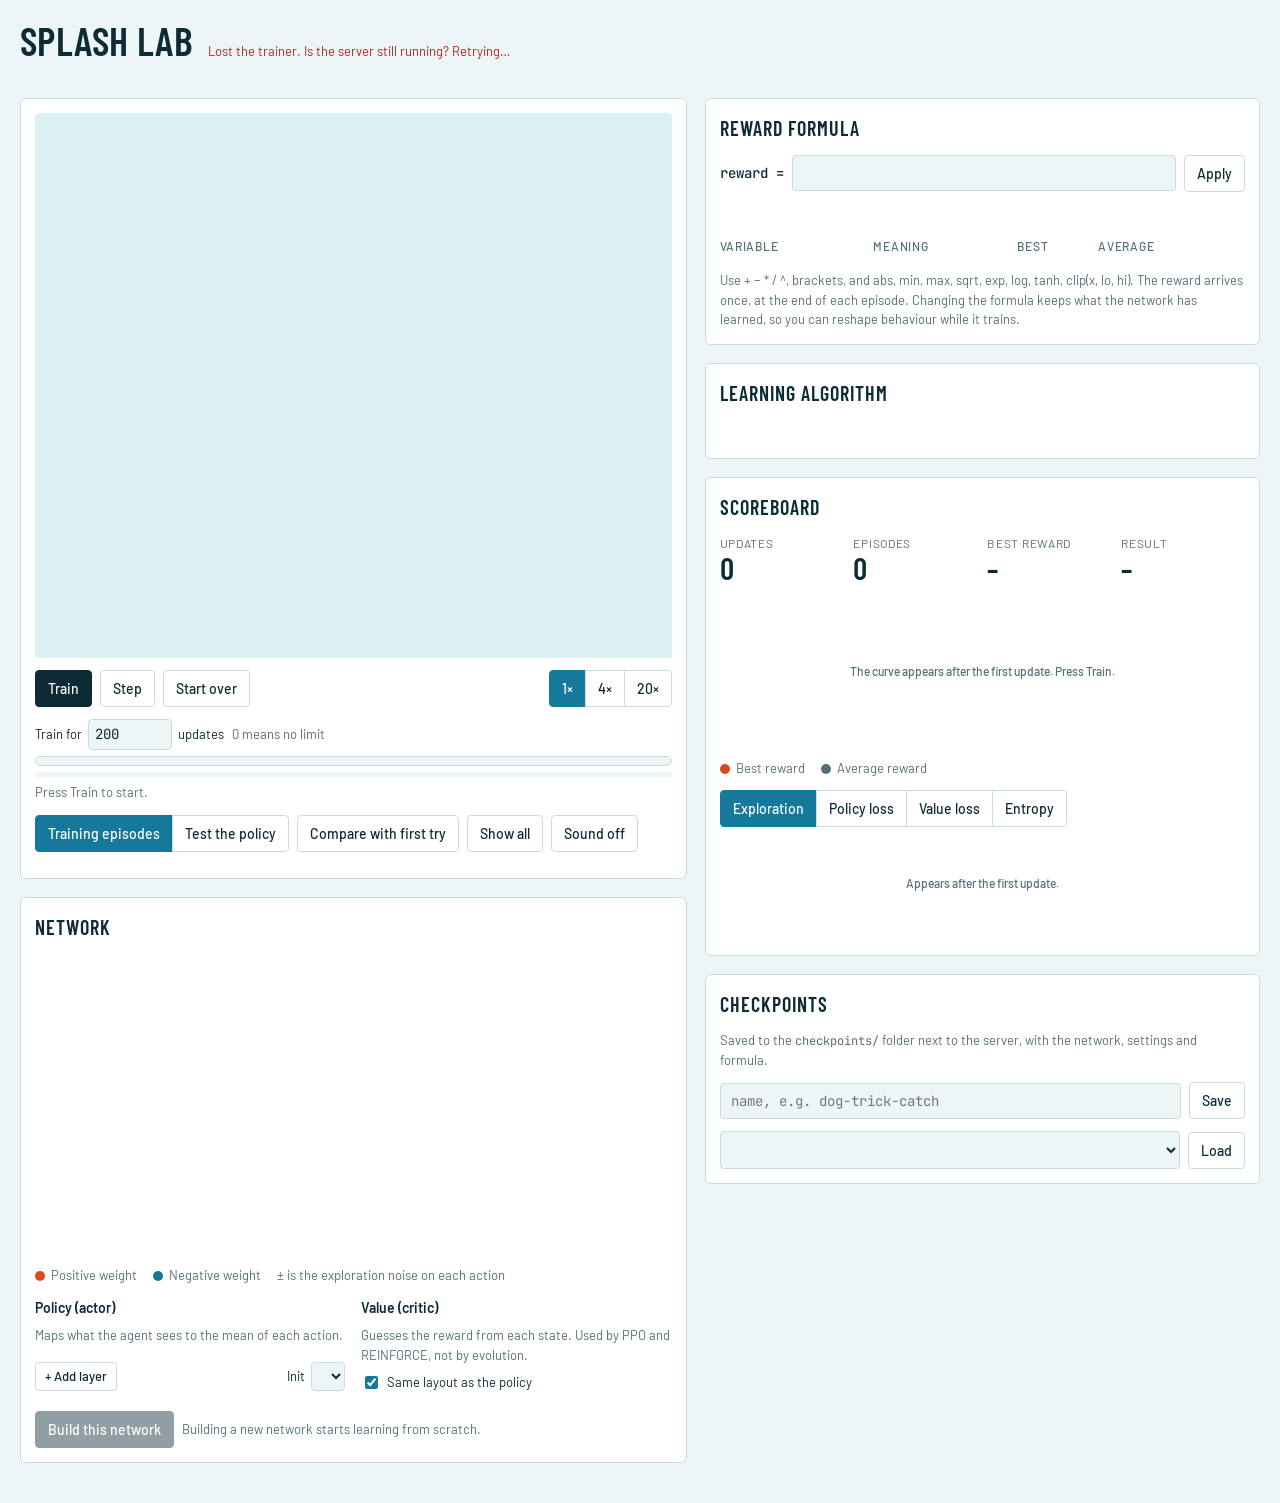
==== frontend/index.html @ 4da41b52 "Initial commit: RL playground" ====
<!doctype html>
<html lang="en">
<head>
<meta charset="utf-8">
<meta name="viewport" content="width=device-width,initial-scale=1">
<title>Splash Lab</title>
<link rel="icon" href="data:image/svg+xml,<svg xmlns='http://www.w3.org/2000/svg' viewBox='0 0 32 32'><circle cx='16' cy='18' r='11' fill='%233FB1CC'/><circle cx='16' cy='18' r='5' fill='%23D9481F'/></svg>">
<link rel="stylesheet" href="https://fonts.googleapis.com/css2?family=Barlow+Condensed:wght@500;600&family=Barlow:wght@400;500;600&family=JetBrains+Mono:wght@400;500&display=swap">
<link rel="stylesheet" href="style.css">
</head>
<body>
<div class="wrap">
  <header>
    <div class="titlebar">
      <h1>Splash Lab</h1>
      <span id="conn" class="conn" role="status">Connecting to the trainer…</span>
    </div>
    <div class="seg" role="group" aria-label="Game" id="games"></div>
    <p class="lede" id="lede"></p>
  </header>

  <div class="grid">
    <div class="col">
      <section class="panel">
        <div id="stageWrap">
          <canvas id="stage" role="img" aria-label="3D view of the game"></canvas>
          <canvas id="flat" role="img" aria-label="Top view of the sandwich being made" hidden></canvas>
          <div class="tag" hidden></div><div class="tag" hidden></div><div class="tag" hidden></div>
          <div id="caption" class="caption"></div>
          <p id="nogl" hidden>The 3D view needs WebGL, which this browser has turned off.</p>
        </div>
        <div class="row">
          <button id="train" class="primary">Train</button>
          <button id="step" title="Run one learning update">Step</button>
          <button id="reset" title="Throw away what the network learned and start from random weights">Start over</button>
          <span class="spacer"></span>
          <div class="seg" role="group" aria-label="Speed">
            <button data-speed="1" aria-pressed="true">1×</button>
            <button data-speed="4" aria-pressed="false">4×</button>
            <button data-speed="20" aria-pressed="false">20×</button>
          </div>
        </div>
        <div class="progress">
          <div class="row">
            <label class="inline">Train for <input type="number" id="goal" min="0" step="50" aria-describedby="goalHint"> updates</label>
            <span class="hint" id="goalHint">0 means no limit</span>
            <span class="spacer"></span>
            <span class="hint" id="eta"></span>
          </div>
          <div class="bar" id="goalBar" role="progressbar" aria-label="Progress towards the goal" aria-valuemin="0" aria-valuemax="100"><i></i></div>
          <div class="bar thin" id="updBar" role="progressbar" aria-label="Progress inside the current update" aria-valuemin="0" aria-valuemax="100"><i></i></div>
          <p class="hint" id="updText">Press Train to start.</p>
        </div>
        <div class="row">
          <div class="seg" role="group" aria-label="What to watch">
            <button data-view="train" aria-pressed="true" title="Episodes from the latest update, with exploration noise">Training episodes</button>
            <button data-view="eval" aria-pressed="false" title="Fresh episodes with the noise turned off: what the network has really learned">Test the policy</button>
          </div>
          <button id="cmp" aria-pressed="false">Compare with first try</button>
          <button id="all" aria-pressed="false">Show all</button>
          <button id="snd" aria-pressed="false">Sound off</button>
        </div>
        <div class="key">
          <span id="sndHint"></span>
          <span id="firstKey" hidden><i class="dot" style="background:var(--muted)"></i>The ghost is the best try from the first update</span>
          <span id="ghostKey" hidden><i class="dot" style="background:var(--muted)"></i>Other episodes shown as ghosts</span>
        </div>
      </section>

      <section class="panel">
        <div class="row head">
          <h2>Network</h2>
          <span class="spacer"></span>
          <span class="hint" id="params"></span>
        </div>
        <canvas id="net" role="img" aria-label="Diagram of the policy network and its weights"></canvas>
        <div class="key">
          <span><i class="dot" style="background:var(--accent)"></i>Positive weight</span>
          <span><i class="dot" style="background:var(--deep)"></i>Negative weight</span>
          <span>± is the exploration noise on each action</span>
        </div>
        <div class="netcols">
          <div>
            <h3>Policy (actor)</h3>
            <p class="hint">Maps what the agent sees to the mean of each action.</p>
            <div id="polLayers" class="layers"></div>
            <div class="row">
              <button class="small" id="polAdd">+ Add layer</button>
              <span class="spacer"></span>
              <label class="inline">Init
                <select id="init"></select>
              </label>
            </div>
            <div class="row" id="netPresets"></div>
          </div>
          <div>
            <h3>Value (critic)</h3>
            <p class="hint">Guesses the reward from each state. Used by PPO and REINFORCE, not by evolution.</p>
            <label class="inline"><input type="checkbox" id="valSame" checked> Same layout as the policy</label>
            <div id="valBox" hidden>
              <div id="valLayers" class="layers"></div>
              <button class="small" id="valAdd">+ Add layer</button>
            </div>
          </div>
        </div>
        <div class="row">
          <button id="build" class="primary" disabled>Build this network</button>
          <span class="hint" id="buildHint">Building a new network starts learning from scratch.</span>
        </div>
      </section>
    </div>

    <div class="col">
      <section class="panel">
        <h2>Reward formula</h2>
        <div class="formula">
          <label for="formula">reward =</label>
          <input id="formula" type="text" spellcheck="false" autocomplete="off">
          <button id="apply">Apply</button>
        </div>
        <p id="err" role="alert"></p>
        <div class="row" id="presets"></div>
        <table>
          <thead><tr><th>Variable</th><th>Meaning</th><th>Best</th><th>Average</th></tr></thead>
          <tbody id="vars"></tbody>
        </table>
        <p class="hint">Use + − * / ^, brackets, and abs, min, max, sqrt, exp, log, tanh, clip(x, lo, hi). The reward arrives once, at the end of each episode. Changing the formula keeps what the network has learned, so you can reshape behaviour while it trains.</p>
      </section>

      <section class="panel">
        <h2>Learning algorithm</h2>
        <div class="seg" role="group" aria-label="Algorithm" id="algos"></div>
        <p class="hint" id="algoHint"></p>
        <div id="hp" class="hp"></div>
      </section>

      <section class="panel">
        <h2>Scoreboard</h2>
        <div class="score">
          <div><span>Updates</span><b id="sIter">0</b></div>
          <div><span>Episodes</span><b id="sEps">0</b></div>
          <div><span>Best reward</span><b id="sBest">–</b></div>
          <div><span id="sStatL">Result</span><b id="sStat">–</b></div>
        </div>
        <canvas id="curve" role="img" aria-label="Best and average reward per update"></canvas>
        <div class="key">
          <span><i class="dot" style="background:var(--accent)"></i>Best reward</span>
          <span><i class="dot" style="background:var(--muted)"></i>Average reward</span>
        </div>
        <div class="row">
          <div class="seg" role="group" aria-label="Learning signal" id="sigs">
            <button data-sig="std" aria-pressed="true">Exploration</button>
            <button data-sig="pl" aria-pressed="false">Policy loss</button>
            <button data-sig="vl" aria-pressed="false">Value loss</button>
            <button data-sig="ent" aria-pressed="false">Entropy</button>
          </div>
        </div>
        <canvas id="sig" role="img" aria-label="Chosen learning signal per update"></canvas>
        <p class="hint" id="speedNote"></p>
      </section>

      <section class="panel">
        <h2>Checkpoints</h2>
        <p class="hint">Saved to the <code>checkpoints/</code> folder next to the server, with the network, settings and formula.</p>
        <div class="formula">
          <input id="ckName" type="text" placeholder="name, e.g. dog-trick-catch" spellcheck="false" autocomplete="off" aria-label="Checkpoint name">
          <button id="save">Save</button>
        </div>
        <div class="formula">
          <select id="ckList" aria-label="Saved checkpoints"></select>
          <button id="load">Load</button>
        </div>
      </section>
    </div>
  </div>
</div>
<div id="toast" class="toast" role="alert" hidden></div>
<script type="module" src="app.js"></script>
</body>
</html>
---- frontend/style.css ----
/* Layout: poolside scoreboard. Stage and network on the left; reward, algorithm and scores on the right. One column on narrow screens. */
:root{
  --bg:#EDF5F6; --panel:#FFFFFF; --ink:#0D2B35; --muted:#557079; --line:#C9DCE0;
  --sky:#DDF0F4; --water:#3FB1CC; --deep:#14799A; --board:#C99A4B; --deck:#B9C9CC; --accent:#D9481F; --bad:#B3261E; --drop:#0B5F80; --grass:#6FA85A; --dough:#F2DDA8; --wall:#CFE0E3;
  --display:"Barlow Condensed","Arial Narrow","Roboto Condensed",sans-serif; --body:"Barlow",system-ui,sans-serif; --mono:"JetBrains Mono",ui-monospace,Menlo,monospace;
  color-scheme:light;
}
@media (prefers-color-scheme: dark){ :root:not([data-theme="light"]){
  --bg:#071C24; --panel:#0D2A34; --ink:#E3F2F5; --muted:#8FB0B9; --line:#1E4450;
  --sky:#0C2E3A; --water:#1C8FAD; --deep:#3AA3C8; --board:#D4A85C; --deck:#24424B; --accent:#FF7A4F; --bad:#FF8A80; --drop:#CFF3FF; --grass:#2F6B3A; --dough:#E8D29C; --wall:#16353F; color-scheme:dark } }
:root[data-theme="dark"]{
  --bg:#071C24; --panel:#0D2A34; --ink:#E3F2F5; --muted:#8FB0B9; --line:#1E4450;
  --sky:#0C2E3A; --water:#1C8FAD; --deep:#3AA3C8; --board:#D4A85C; --deck:#24424B; --accent:#FF7A4F; --bad:#FF8A80; --drop:#CFF3FF; --grass:#2F6B3A; --dough:#E8D29C; --wall:#16353F; color-scheme:dark }
*{box-sizing:border-box}
[hidden]{display:none!important}
body{margin:0;background:var(--bg);color:var(--ink);font-family:var(--body);font-size:15px;line-height:1.5;padding:20px 16px 40px}
.wrap{max-width:1240px;margin:0 auto;display:flex;flex-direction:column;gap:18px}
.titlebar{display:flex;align-items:baseline;gap:16px;flex-wrap:wrap}
h1{font-family:var(--display);font-weight:600;font-size:40px;line-height:1;margin:0;letter-spacing:.01em;text-transform:uppercase}
h2{font-family:var(--display);font-weight:600;font-size:20px;margin:0;text-transform:uppercase;letter-spacing:.05em}
h3{font-size:14px;font-weight:600;margin:0}
header .seg{margin-top:10px}
.lede{margin:8px 0 0;color:var(--muted);max-width:70ch}
.conn{font-size:13px;color:var(--muted)}
.conn.bad{color:var(--bad)}
.grid{display:grid;grid-template-columns:minmax(0,1.2fr) minmax(0,1fr);gap:18px;align-items:start}
@media (max-width:900px){.grid{grid-template-columns:minmax(0,1fr)}}
.col{display:flex;flex-direction:column;gap:18px;min-width:0}
.panel{background:var(--panel);border:1px solid var(--line);border-radius:6px;padding:14px;display:flex;flex-direction:column;gap:12px;min-width:0}
canvas{display:block;width:100%;border-radius:4px}
#stageWrap{position:relative;overflow:hidden;border-radius:4px;background:var(--sky)}
#stage,#flat{aspect-ratio:105/90}
.tag{position:absolute;left:0;top:0;font:500 13px var(--body);color:var(--ink);background:color-mix(in srgb,var(--panel) 82%,transparent);padding:1px 7px;border-radius:3px;white-space:nowrap;pointer-events:none}
.caption{position:absolute;right:8px;bottom:8px;font:500 12px var(--body);color:var(--ink);background:color-mix(in srgb,var(--panel) 85%,transparent);padding:2px 8px;border-radius:3px;pointer-events:none;max-width:calc(100% - 16px);text-align:right}
.caption:empty{display:none}
#nogl{padding:24px;color:var(--muted)}
#curve{height:150px}
#sig{height:90px}
#net{height:300px}
.row{display:flex;flex-wrap:wrap;gap:8px;align-items:center}
.row.head{gap:12px}
.spacer{flex:1}
button,select,input{font:inherit}
button{font-weight:500;font-size:14px;color:var(--ink);background:transparent;border:1px solid var(--line);border-radius:4px;padding:7px 12px;cursor:pointer}
button:hover:not(:disabled){border-color:var(--muted)}
button:disabled{opacity:.45;cursor:default}
button.small{padding:4px 9px;font-size:13px}
button:focus-visible,input:focus-visible,select:focus-visible{outline:2px solid var(--accent);outline-offset:2px}
button.primary{background:var(--ink);color:var(--panel);border-color:var(--ink)}
button.primary.on{background:var(--accent);border-color:var(--accent);color:#fff}
button[aria-pressed="true"]{background:var(--deep);border-color:var(--deep);color:#fff}
.seg{display:flex;flex-wrap:wrap}
.seg button{border-radius:0;margin-left:-1px}
.seg button:first-child{border-radius:4px 0 0 4px;margin-left:0}
.seg button:last-child{border-radius:0 4px 4px 0}
.key{color:var(--muted);font-size:13px;display:flex;flex-wrap:wrap;gap:4px 16px}
.dot{display:inline-block;width:10px;height:10px;border-radius:50%;margin-right:6px;vertical-align:-1px}
.formula{display:flex;gap:8px;align-items:center}
.formula label{font:500 14px var(--mono);white-space:nowrap}
.formula input,.formula select{flex:1;min-width:0;font:400 14px var(--mono);color:var(--ink);background:var(--bg);border:1px solid var(--line);border-radius:4px;padding:8px 10px}
select,input[type=number]{color:var(--ink);background:var(--bg);border:1px solid var(--line);border-radius:4px;padding:4px 6px;font-size:14px}
input[type=number]{width:84px;font-family:var(--mono)}
input[type=checkbox]{accent-color:var(--deep)}
#err{color:var(--bad);font-size:13px;min-height:1.2em;margin:-6px 0 0}
.hint{color:var(--muted);font-size:13px;margin:0}
code{font-family:var(--mono);font-size:12px}
table{width:100%;border-collapse:collapse;font-size:14px}
th{text-align:left;font-weight:500;color:var(--muted);font-size:12px;text-transform:uppercase;letter-spacing:.06em;padding:0 0 4px}
td{padding:5px 0;border-top:1px solid var(--line);vertical-align:top}
td:first-child{font-family:var(--mono);font-size:13px;padding-right:10px;white-space:nowrap}
td.n,th.n{text-align:right;font-variant-numeric:tabular-nums;white-space:nowrap;padding-left:10px}
.score{display:grid;grid-template-columns:repeat(4,minmax(0,1fr));gap:10px}
@media (max-width:480px){.score{grid-template-columns:repeat(2,minmax(0,1fr))}}
.score div{display:flex;flex-direction:column;min-width:0}
.score span{font-size:12px;color:var(--muted);text-transform:uppercase;letter-spacing:.06em}
.score b{font:600 30px/1.1 var(--display);font-variant-numeric:tabular-nums;overflow:hidden;text-overflow:ellipsis;white-space:nowrap}
.netcols{display:grid;grid-template-columns:minmax(0,1fr) minmax(0,1fr);gap:16px}
@media (max-width:620px){.netcols{grid-template-columns:minmax(0,1fr)}}
.netcols>div{display:flex;flex-direction:column;gap:8px;min-width:0}
.layers{display:flex;flex-direction:column;gap:6px}
.layer{display:flex;gap:6px;align-items:center;font-size:13px;min-width:0}
.layer input[type=number]{width:64px}
.layer select{min-width:0;flex:1;max-width:120px}
.layer .rm{margin-left:auto}
.layer .ix{font-family:var(--mono);color:var(--muted);width:1.6em}
.layer button{padding:2px 8px}
.layer .io{color:var(--muted);font-family:var(--mono)}
label.inline{display:inline-flex;gap:6px;align-items:center;font-size:13px;color:var(--ink)}
.hp{display:grid;grid-template-columns:minmax(0,1fr) auto;gap:8px 12px;align-items:center}
.hp label{font-size:14px}
.hp label small{display:block;color:var(--muted);font-size:12px;line-height:1.3}
.progress{display:flex;flex-direction:column;gap:6px}
.bar{height:10px;border-radius:5px;background:var(--bg);border:1px solid var(--line);overflow:hidden}
.bar i{display:block;height:100%;width:0;background:var(--accent);transition:width .2s ease-out}
.bar.thin{height:5px;border:0}
.bar.thin i{background:var(--deep);transition:width .08s linear}
.bar.done i{background:var(--grass)}
.toast{position:fixed;left:50%;bottom:20px;transform:translateX(-50%);background:var(--ink);color:var(--panel);padding:8px 14px;border-radius:4px;font-size:14px;max-width:calc(100% - 32px);z-index:5}
.toast.bad{background:var(--bad);color:#fff}
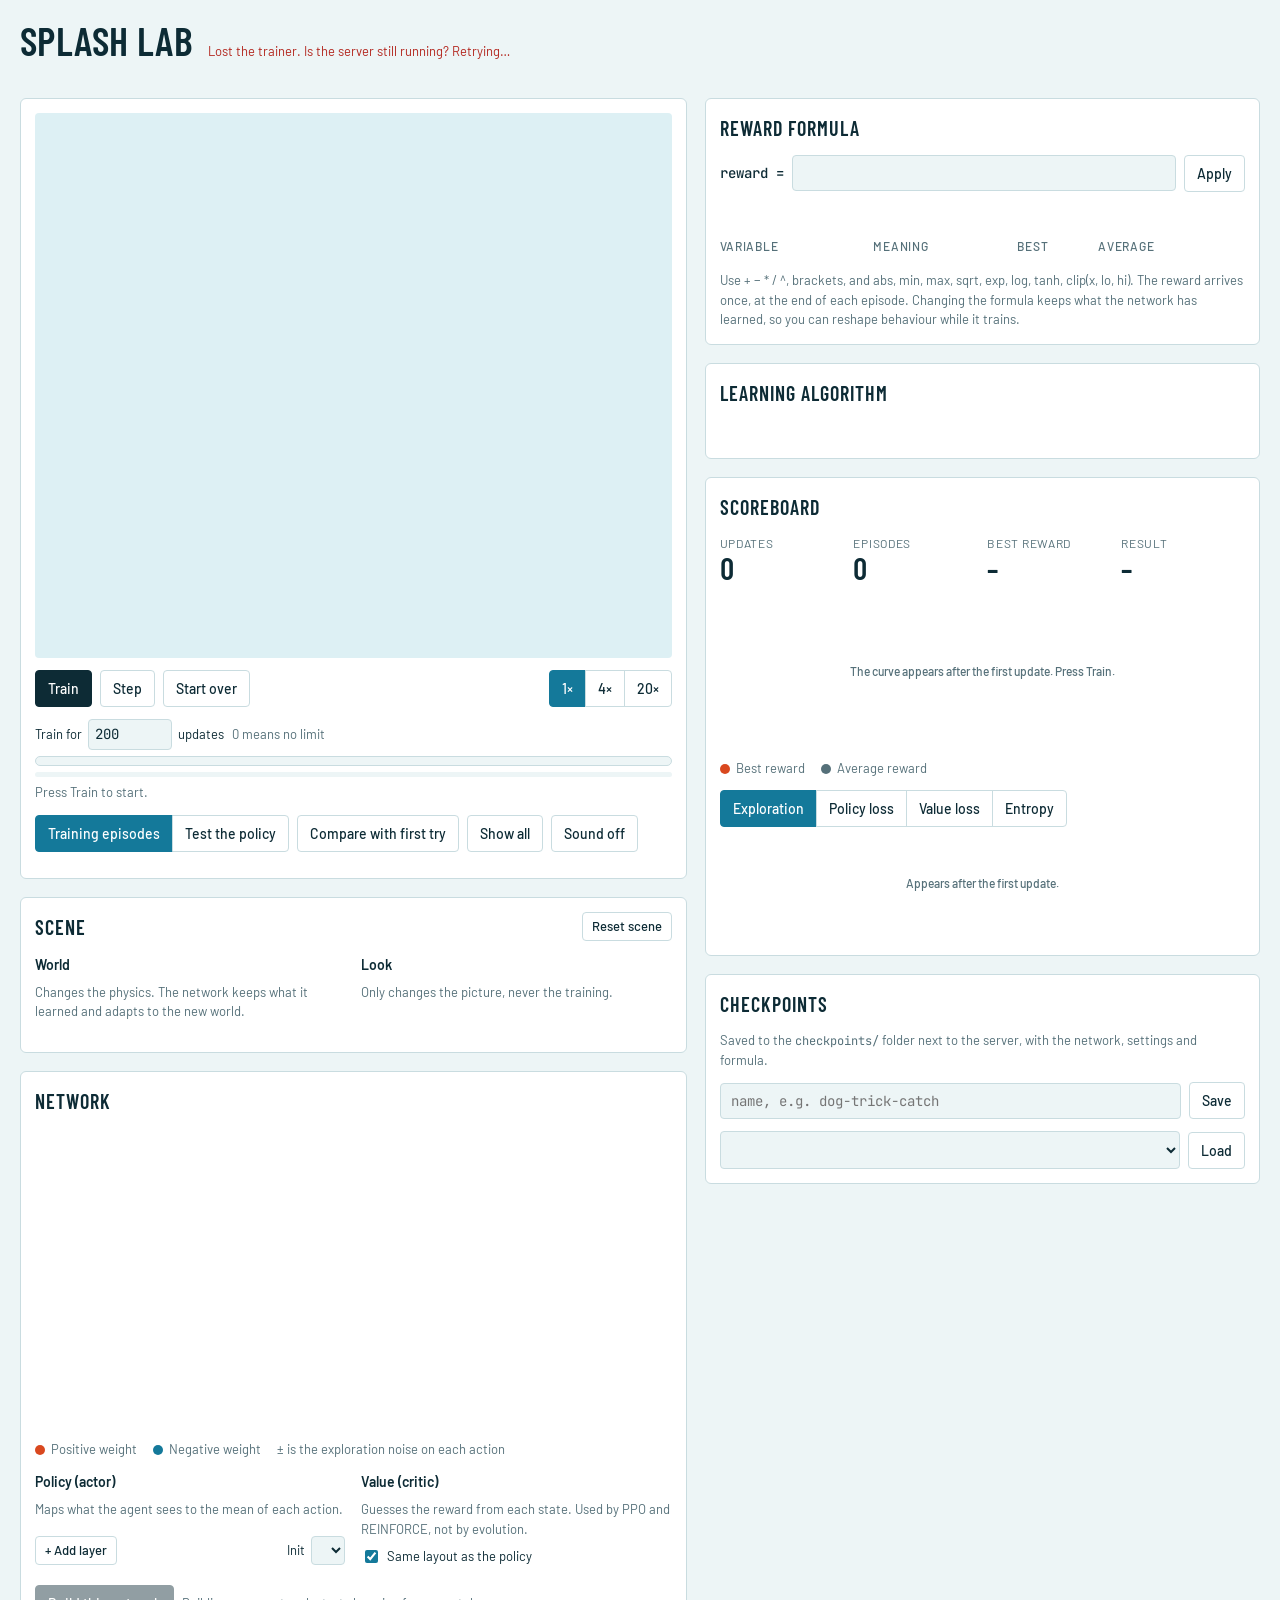
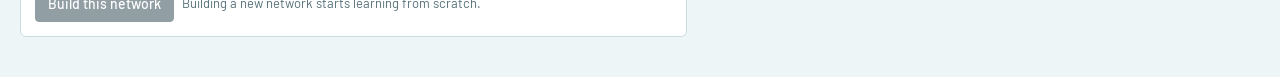
==== commit fe0d22cd: "Add tunable scenes: world physics settings and looks per game Each game declares World settings (boa" ====
--- a/frontend/index.html
+++ b/frontend/index.html
@@ -69,6 +69,27 @@
 
       <section class="panel">
         <div class="row head">
+          <h2>Scene</h2>
+          <span class="spacer"></span>
+          <button class="small" id="sceneReset" title="Put the world and the look back to how the game started">Reset scene</button>
+        </div>
+        <div class="scenecols">
+          <div>
+            <h3>World</h3>
+            <p class="hint">Changes the physics. The network keeps what it learned and adapts to the new world.</p>
+            <div class="row" id="worldPresets"></div>
+            <div id="world" class="hp"></div>
+          </div>
+          <div>
+            <h3>Look</h3>
+            <p class="hint">Only changes the picture, never the training.</p>
+            <div id="look" class="hp"></div>
+          </div>
+        </div>
+      </section>
+
+      <section class="panel">
+        <div class="row head">
           <h2>Network</h2>
           <span class="spacer"></span>
           <span class="hint" id="params"></span>
--- a/frontend/style.css
+++ b/frontend/style.css
@@ -89,6 +89,16 @@
 .hp{display:grid;grid-template-columns:minmax(0,1fr) auto;gap:8px 12px;align-items:center}
 .hp label{font-size:14px}
 .hp label small{display:block;color:var(--muted);font-size:12px;line-height:1.3}
+.scenecols{display:grid;grid-template-columns:minmax(0,1fr) minmax(0,1fr);gap:16px}
+@media (max-width:620px){.scenecols{grid-template-columns:minmax(0,1fr)}}
+.scenecols>div{display:flex;flex-direction:column;gap:8px;min-width:0}
+.slider{display:flex;align-items:center;gap:8px}
+.slider input[type=range]{width:110px;accent-color:var(--deep)}
+.slider output{font:400 13px var(--mono);min-width:3.6em;text-align:right;font-variant-numeric:tabular-nums}
+.swatches{display:flex;flex-wrap:wrap;gap:5px;align-items:center;justify-content:flex-end}
+.swatches button{width:22px;height:22px;padding:0;border-radius:50%;border:2px solid var(--line)}
+.swatches button[aria-pressed="true"]{border-color:var(--ink);box-shadow:0 0 0 2px var(--panel) inset}
+.swatches input[type=color]{width:26px;height:24px;padding:0;border:1px solid var(--line);border-radius:4px;background:none;cursor:pointer}
 .progress{display:flex;flex-direction:column;gap:6px}
 .bar{height:10px;border-radius:5px;background:var(--bg);border:1px solid var(--line);overflow:hidden}
 .bar i{display:block;height:100%;width:0;background:var(--accent);transition:width .2s ease-out}
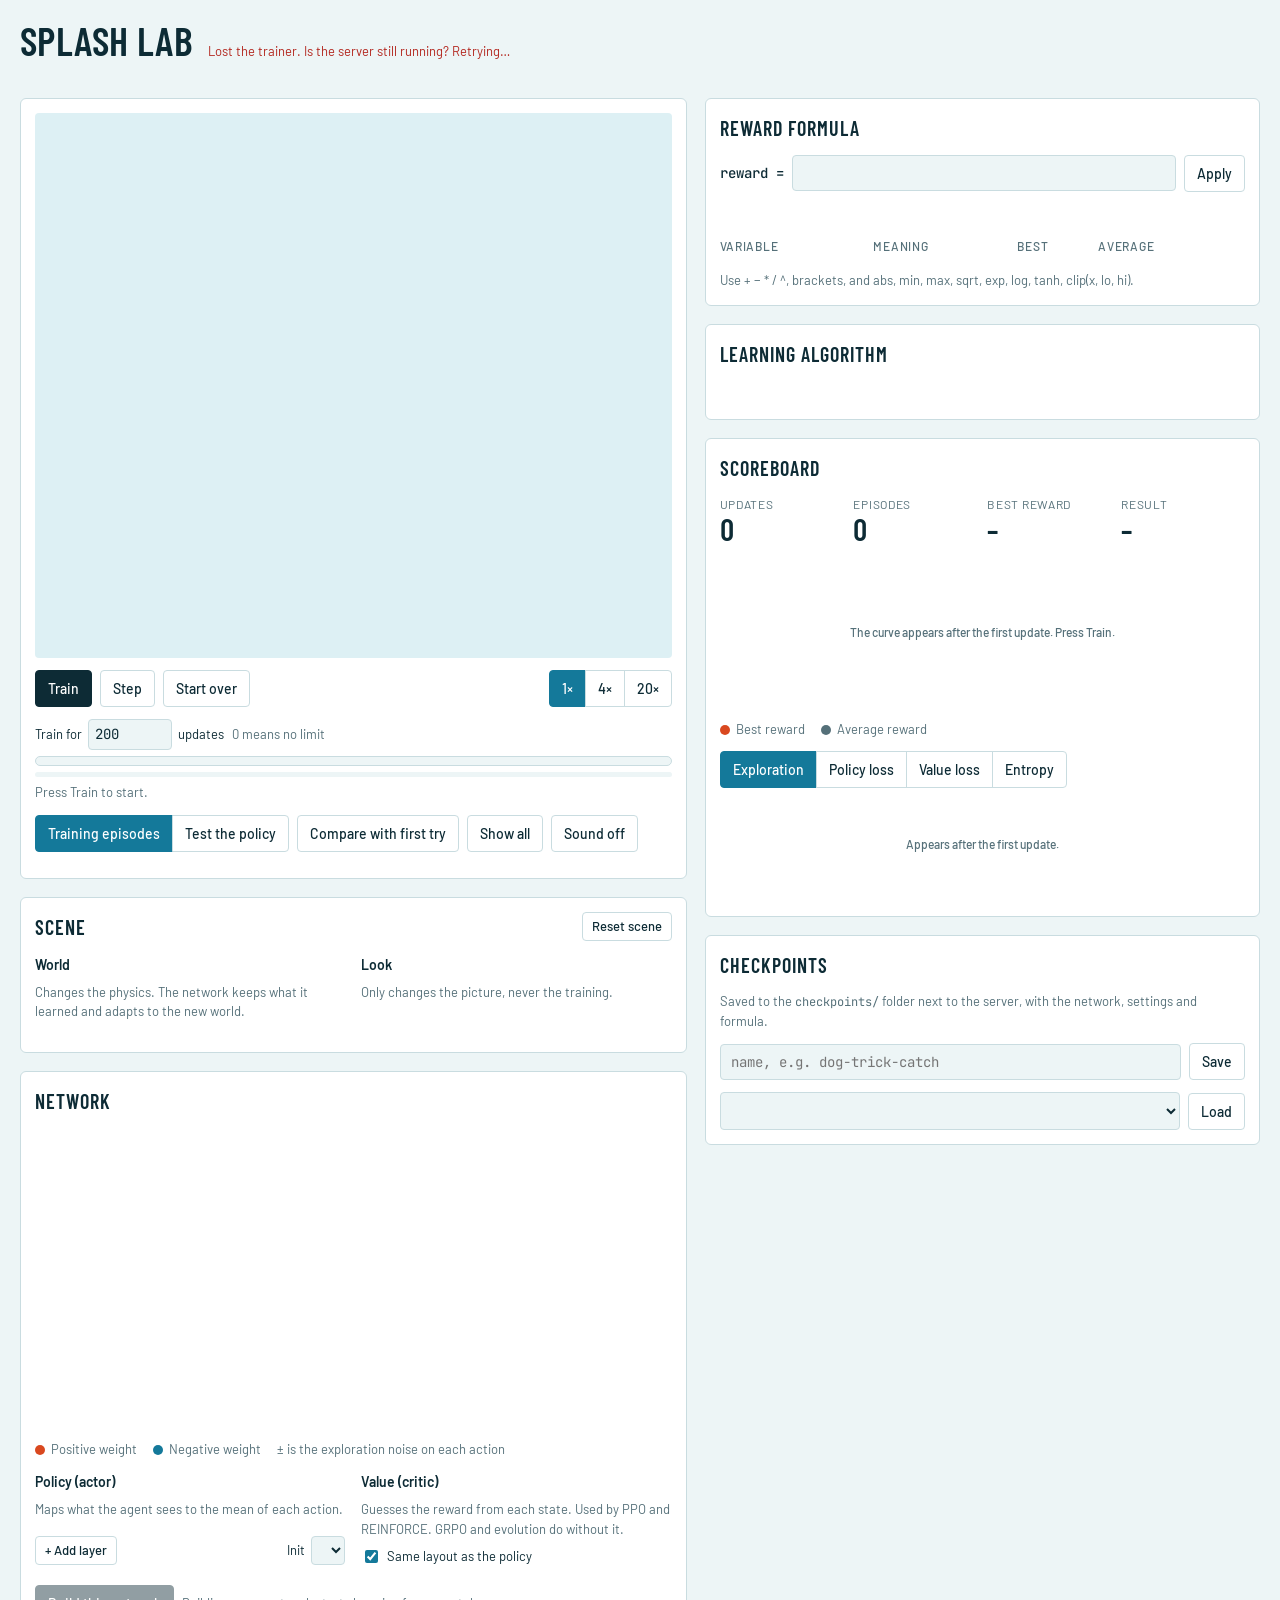
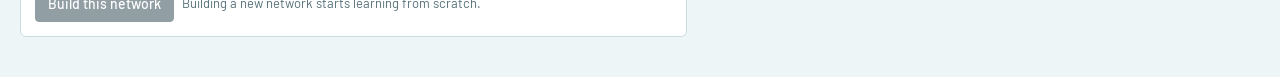
==== commit f69f64bc: "Add a two-legged walker with live mode, GRPO, and the showcase video tools Walker: a ragdoll that le" ====
--- a/frontend/index.html
+++ b/frontend/index.html
@@ -51,7 +51,23 @@
           <div class="bar thin" id="updBar" role="progressbar" aria-label="Progress inside the current update" aria-valuemin="0" aria-valuemax="100"><i></i></div>
           <p class="hint" id="updText">Press Train to start.</p>
         </div>
-        <div class="row">
+        <div class="live" id="livePanel" hidden>
+          <div class="row">
+            <button id="liveBtn" class="primary">▶ Play live</button>
+            <label class="inline" title="Let it act with its exploration noise, as in training"><input type="checkbox" id="liveNoise"> Exploration noise</label>
+            <span class="spacer"></span>
+            <span class="hint" id="liveStat"></span>
+          </div>
+          <div class="row" id="liveTools">
+            <button data-poke="shove" data-v="-160" title="Shortcut: ←">⟵ Shove</button>
+            <button data-poke="shove" data-v="160" title="Shortcut: →">Shove ⟶</button>
+            <button data-poke="crate" title="Shortcut: Space, or click the ground in the picture">Drop a crate</button>
+            <label class="inline">Wind <input type="range" id="liveWind" min="-300" max="300" step="10" value="0" aria-describedby="liveWindV"></label>
+            <span class="hint" id="liveWindV">calm</span>
+          </div>
+          <p class="hint">Get in its way while it walks. Live play uses the network as it is right now, so you can keep training and watch it improve. To make it tougher, train with crates, shoves or wind in the world settings.</p>
+        </div>
+        <div class="row" id="watchRow">
           <div class="seg" role="group" aria-label="What to watch">
             <button data-view="train" aria-pressed="true" title="Episodes from the latest update, with exploration noise">Training episodes</button>
             <button data-view="eval" aria-pressed="false" title="Fresh episodes with the noise turned off: what the network has really learned">Test the policy</button>
@@ -116,7 +132,7 @@
           </div>
           <div>
             <h3>Value (critic)</h3>
-            <p class="hint">Guesses the reward from each state. Used by PPO and REINFORCE, not by evolution.</p>
+            <p class="hint">Guesses the reward from each state. Used by PPO and REINFORCE. GRPO and evolution do without it.</p>
             <label class="inline"><input type="checkbox" id="valSame" checked> Same layout as the policy</label>
             <div id="valBox" hidden>
               <div id="valLayers" class="layers"></div>
@@ -145,7 +161,7 @@
           <thead><tr><th>Variable</th><th>Meaning</th><th>Best</th><th>Average</th></tr></thead>
           <tbody id="vars"></tbody>
         </table>
-        <p class="hint">Use + − * / ^, brackets, and abs, min, max, sqrt, exp, log, tanh, clip(x, lo, hi). The reward arrives once, at the end of each episode. Changing the formula keeps what the network has learned, so you can reshape behaviour while it trains.</p>
+        <p class="hint">Use + − * / ^, brackets, and abs, min, max, sqrt, exp, log, tanh, clip(x, lo, hi). <span id="rewardWhen"></span></p>
       </section>
 
       <section class="panel">
--- a/frontend/style.css
+++ b/frontend/style.css
@@ -105,5 +105,9 @@
 .bar.thin{height:5px;border:0}
 .bar.thin i{background:var(--deep);transition:width .08s linear}
 .bar.done i{background:var(--grass)}
+.live{display:flex;flex-direction:column;gap:8px;border:1px dashed var(--line);border-radius:6px;padding:10px}
+.live #liveTools{opacity:.45;pointer-events:none}
+.live.on #liveTools{opacity:1;pointer-events:auto}
+.live input[type=range]{width:160px;accent-color:var(--deep)}
 .toast{position:fixed;left:50%;bottom:20px;transform:translateX(-50%);background:var(--ink);color:var(--panel);padding:8px 14px;border-radius:4px;font-size:14px;max-width:calc(100% - 32px);z-index:5}
 .toast.bad{background:var(--bad);color:#fff}
